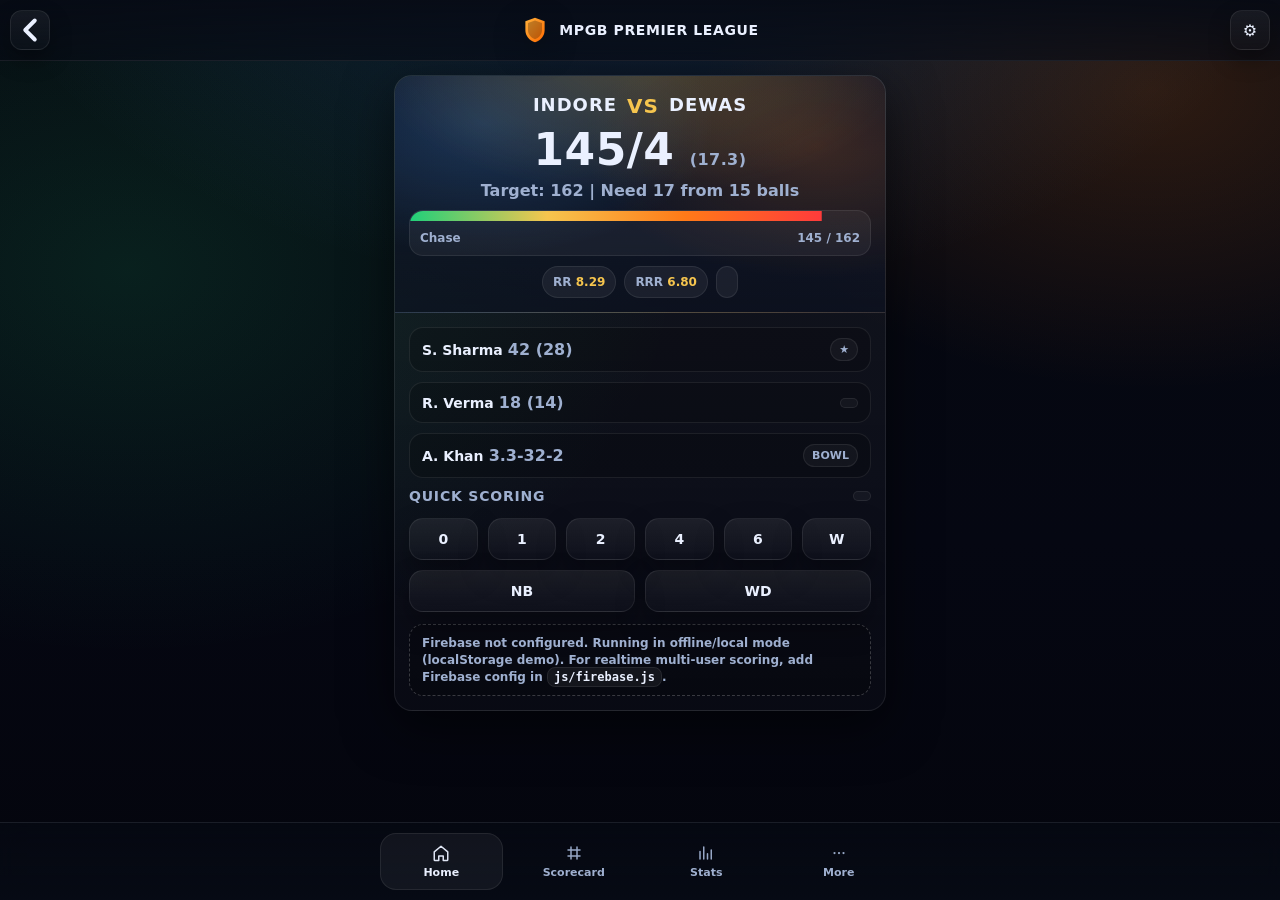
==== index.html @ aeca9f17 "Add files via upload" ====
<!doctype html>
<html lang="en">
<head>
  <meta charset="utf-8"/>
  <meta name="viewport" content="width=device-width, initial-scale=1, viewport-fit=cover"/>
  <meta name="theme-color" content="#0b1020"/>
  <link rel="manifest" href="manifest.json"/>
  <link rel="stylesheet" href="css/theme-dark.css"/>
  <title>MPGB Premier League - Live</title>
</head>
<body data-page="home">
  <div class="topbar">
    <a id="navLeft" href="#" aria-label="Back"></a>
    <div class="brand">
      <img class="logo" src="assets/icons/shield.svg" alt="logo"/>
      <div class="title" id="brandTitle">MPGB PREMIER LEAGUE</div>
    </div>
    <div id="navRight"></div>
  </div>

  <div class="container">
    
  <div class="card">
    <div class="matchHeader">
      <div id="teams"></div>
      <div id="score"></div>

      <div class="progressWrap">
        <div class="progressBar" id="progress"></div>
        <div class="progressText" id="progressText"></div>
      </div>

      <div id="rates"></div>
    </div>

    <div class="cardPad">
      <div id="lines"></div>

      <div class="row" style="margin-top:10px">
        <div class="h2">Quick Scoring</div>
        <div class="badge" id="lastBall"></div>
      </div>

      <div class="gridBtns">
        <div class="btn" id="b0">0</div>
        <div class="btn" id="b1">1</div>
        <div class="btn" id="b2">2</div>
        <div class="btn" id="b4">4</div>
        <div class="btn" id="b6">6</div>
        <div class="btn" id="bw">W</div>
      </div>

      <div class="btnSmallRow">
        <div class="btn btnSub" id="bnb">NB</div>
        <div class="btn btnSub" id="bwd">WD</div>
      </div>

      <div class="notice" id="notice">
        Firebase not configured. Running in offline/local mode (localStorage demo).  
        For realtime multi-user scoring, add Firebase config in <code class="kbd">js/firebase.js</code>.
      </div>
    </div>
  </div>

  </div>

  <div class="footerTabs">
    <div class="tabs" id="tabs"></div>
  </div>

  <script type="module" src="js/app.js"></script>
</body>
</html>
---- css/theme-dark.css ----
/* MPGB Premier League - Dark Premium UI */
:root{
  --bg:#070b15;
  --panel:#0c1326;
  --panel2:#0a1020;
  --text:#eaf0ff;
  --muted:#9fb0d0;
  --line:rgba(255,255,255,.08);
  --gold:#f6c54e;
  --orange:#ff7a18;
  --green:#20d07a;
  --red:#ff3b3b;
  --blue:#4aa3ff;
  --shadow: 0 16px 50px rgba(0,0,0,.55);
  --radius: 18px;
  --radius2: 14px;
  --font: system-ui, -apple-system, Segoe UI, Roboto, Helvetica, Arial, "Noto Sans", "Apple Color Emoji", "Segoe UI Emoji";
}

*{ box-sizing:border-box; }
html,body{ height:100%; }
body{
  margin:0;
  font-family:var(--font);
  background: radial-gradient(1200px 700px at 50% -10%, rgba(74,163,255,.18), transparent 55%),
              radial-gradient(900px 600px at 90% 10%, rgba(255,122,24,.16), transparent 50%),
              radial-gradient(1000px 700px at 10% 30%, rgba(32,208,122,.12), transparent 55%),
              linear-gradient(180deg, #060910, #050712 60%, #04050d);
  color:var(--text);
}

a{ color:inherit; text-decoration:none; }
.container{
  max-width:520px;
  margin:0 auto;
  padding:14px 14px 88px;
}

.topbar{
  display:flex; align-items:center; justify-content:space-between;
  padding:10px 10px;
  position:sticky; top:0;
  backdrop-filter: blur(10px);
  background: linear-gradient(180deg, rgba(7,11,21,.92), rgba(7,11,21,.64));
  border-bottom:1px solid var(--line);
  z-index:10;
}

.brand{ display:flex; gap:10px; align-items:center; }
.brand .logo{
  width:28px;height:28px;
  filter: drop-shadow(0 10px 16px rgba(0,0,0,.4));
}
.brand .title{
  font-weight:800;
  letter-spacing:.6px;
  text-transform:uppercase;
  font-size:14px;
}
.iconbtn{
  width:40px;height:40px;border-radius:12px;
  display:grid; place-items:center;
  border:1px solid var(--line);
  background: linear-gradient(180deg, rgba(255,255,255,.06), rgba(255,255,255,.02));
  box-shadow: 0 10px 22px rgba(0,0,0,.3);
}

.card{
  background: linear-gradient(180deg, rgba(255,255,255,.06), rgba(255,255,255,.02));
  border:1px solid var(--line);
  border-radius:var(--radius);
  box-shadow: var(--shadow);
  overflow:hidden;
}
.cardPad{ padding:14px; }

.h1{ font-size:18px; font-weight:900; letter-spacing:.3px; }
.h2{ font-size:14px; font-weight:800; color:var(--muted); text-transform:uppercase; letter-spacing:.8px; }

.row{ display:flex; gap:12px; align-items:center; justify-content:space-between; }
.muted{ color:var(--muted); }
.sep{ height:1px; background:var(--line); margin:12px 0; }

.matchHeader{
  padding:16px 14px 14px;
  background:
    radial-gradient(500px 260px at 50% -10%, rgba(246,197,78,.26), transparent 55%),
    radial-gradient(420px 240px at 18% 20%, rgba(74,163,255,.22), transparent 55%),
    radial-gradient(420px 240px at 86% 30%, rgba(255,122,24,.18), transparent 55%),
    linear-gradient(180deg, rgba(12,19,38,.9), rgba(10,16,32,.6));
  border-bottom:1px solid var(--line);
}

.vs{
  display:flex; align-items:baseline; justify-content:center; gap:10px;
  font-weight:900; letter-spacing:1px;
  text-transform:uppercase;
}
.vs .team{ font-size:18px; }
.vs .mid{ font-size:20px; color:var(--gold); transform:translateY(2px); }
.scoreBig{
  text-align:center;
  font-size:44px;
  font-weight:900;
  letter-spacing:.4px;
  margin-top:8px;
}
.scoreBig small{ font-size:16px; color:var(--muted); font-weight:800; }
.subline{
  text-align:center;
  margin-top:6px;
  color:var(--muted);
  font-weight:700;
}

.progressWrap{
  margin-top:10px;
  background: rgba(255,255,255,.05);
  border:1px solid var(--line);
  border-radius:14px;
  overflow:hidden;
}
.progressBar{ height:10px; width:100%;
  background: linear-gradient(90deg, var(--green), var(--gold), var(--orange), var(--red));
  transform-origin:left;
}
.progressText{ display:flex; justify-content:space-between; font-size:12px; padding:10px 10px; color:var(--muted); font-weight:700; }

.pill{
  padding:8px 10px;
  border-radius:999px;
  background: rgba(255,255,255,.06);
  border:1px solid var(--line);
  font-weight:800;
  font-size:12px;
  color:var(--muted);
}
.pills{ display:flex; gap:8px; justify-content:center; flex-wrap:wrap; margin-top:10px; }

.playerLine{
  display:flex; align-items:center; justify-content:space-between;
  padding:10px 12px;
  background: rgba(0,0,0,.18);
  border:1px solid var(--line);
  border-radius:var(--radius2);
}
.playerLine strong{ font-size:14px; }
.playerLine span{ color:var(--muted); font-weight:700; }

.gridBtns{
  display:grid;
  grid-template-columns: repeat(6, 1fr);
  gap:10px;
  margin-top:14px;
}
.btn{
  user-select:none;
  text-align:center;
  padding:12px 0;
  border-radius:14px;
  border:1px solid var(--line);
  background: linear-gradient(180deg, rgba(255,255,255,.07), rgba(255,255,255,.02));
  font-weight:900;
  font-size:14px;
  box-shadow: 0 14px 30px rgba(0,0,0,.32);
}
.btn:active{ transform:translateY(1px); }

.btnSmallRow{ display:grid; grid-template-columns: 1fr 1fr; gap:10px; margin-top:10px; }
.btnSub{ padding:12px 0; }

.footerTabs{
  position:fixed; left:0; right:0; bottom:0;
  background: linear-gradient(180deg, rgba(7,11,21,.55), rgba(7,11,21,.92));
  border-top:1px solid var(--line);
  backdrop-filter: blur(10px);
  padding:10px 14px;
  z-index:20;
}
.tabs{
  max-width:520px;
  margin:0 auto;
  display:grid;
  grid-template-columns: repeat(4, 1fr);
  gap:10px;
}
.tab{
  display:flex; flex-direction:column; gap:4px;
  align-items:center; justify-content:center;
  padding:10px 0;
  border-radius:16px;
  border:1px solid transparent;
  color:var(--muted);
  font-weight:800;
  font-size:11px;
}
.tab.active{
  color:var(--text);
  border-color: var(--line);
  background: rgba(255,255,255,.05);
}
.tab svg{ width:18px;height:18px; opacity:.95; }

.table{
  width:100%;
  border-collapse:collapse;
  overflow:hidden;
}
.table th, .table td{
  padding:10px 10px;
  border-bottom:1px solid var(--line);
  font-size:13px;
}
.table th{
  text-align:left;
  color:var(--muted);
  font-weight:900;
  text-transform:uppercase;
  letter-spacing:.7px;
  font-size:11px;
}
.table td{ font-weight:750; }
.right{ text-align:right; }
.badge{
  padding:4px 8px;
  border-radius:999px;
  border:1px solid var(--line);
  background: rgba(255,255,255,.04);
  font-size:11px;
  color:var(--muted);
  font-weight:900;
}
.kpiRow{ display:grid; grid-template-columns: repeat(4, 1fr); gap:10px; }
.kpi{
  padding:12px 10px;
  border-radius:16px;
  border:1px solid var(--line);
  background: rgba(255,255,255,.04);
  text-align:center;
}
.kpi img{ width:26px;height:26px; }
.kpi .k{ margin-top:6px; font-size:11px; color:var(--muted); font-weight:900; text-transform:uppercase; letter-spacing:.7px; }
.kpi .v{ margin-top:4px; font-size:13px; font-weight:900; }

.listItem{
  display:flex; gap:12px; align-items:center;
  padding:12px;
  border:1px solid var(--line);
  background: rgba(0,0,0,.16);
  border-radius:16px;
}
.avatar{
  width:44px;height:44px;border-radius:999px;
  background: radial-gradient(circle at 30% 20%, rgba(255,255,255,.18), rgba(255,255,255,.02)),
              linear-gradient(180deg, rgba(246,197,78,.26), rgba(255,122,24,.06));
  border:1px solid var(--line);
  display:grid; place-items:center;
  font-weight:900;
}
.listItem .meta{ flex:1; }
.listItem .meta .name{ font-weight:900; }
.listItem .meta .sub{ color:var(--muted); font-weight:800; margin-top:2px; font-size:12px; }
.bar{
  height:8px; border-radius:999px;
  border:1px solid var(--line);
  background: rgba(255,255,255,.04);
  overflow:hidden;
  margin-top:8px;
}
.bar > i{
  display:block; height:100%;
  width:40%;
  background: linear-gradient(90deg, var(--gold), var(--orange));
}

.notice{
  margin:12px 0 0;
  padding:10px 12px;
  border-radius:14px;
  border:1px dashed rgba(255,255,255,.2);
  color: var(--muted);
  background: rgba(0,0,0,.18);
  font-size:12px;
  line-height:1.4;
  font-weight:700;
}

code.kbd{
  padding:2px 6px;
  border-radius:8px;
  border:1px solid var(--line);
  background: rgba(255,255,255,.05);
  font-weight:900;
  color:var(--text);
}
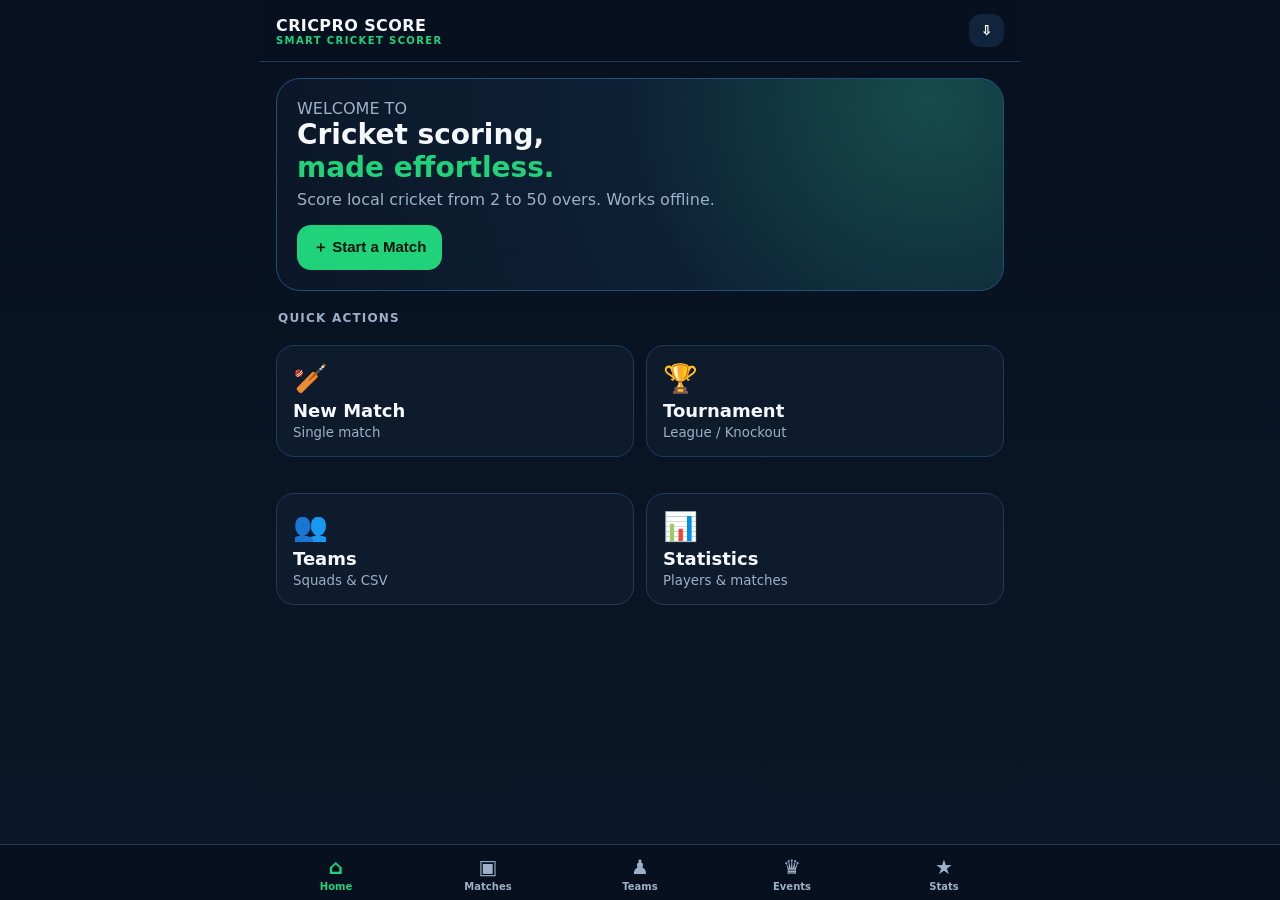
==== commit 452954c1: "Switch home to CricPro Score v2" ====
--- a/index.html
+++ b/index.html
@@ -1,73 +1,12 @@
 <!doctype html>
 <html lang="en">
 <head>
-  <meta charset="utf-8"/>
-  <meta name="viewport" content="width=device-width, initial-scale=1, viewport-fit=cover"/>
-  <meta name="theme-color" content="#0b1020"/>
-  <link rel="manifest" href="manifest.json"/>
-  <link rel="stylesheet" href="css/theme-dark.css"/>
-  <title>MPGB Premier League - Live</title>
+<meta charset="utf-8">
+<meta name="viewport" content="width=device-width,initial-scale=1,viewport-fit=cover,user-scalable=no">
+<meta name="theme-color" content="#07111f">
+<meta name="mobile-web-app-capable" content="yes">
+<title>CricPro Score</title>
+<link rel="stylesheet" href="css/cricpro-v2.css">
 </head>
-<body data-page="home">
-  <div class="topbar">
-    <a id="navLeft" href="#" aria-label="Back"></a>
-    <div class="brand">
-      <img class="logo" src="assets/icons/shield.svg" alt="logo"/>
-      <div class="title" id="brandTitle">MPGB PREMIER LEAGUE</div>
-    </div>
-    <div id="navRight"></div>
-  </div>
-
-  <div class="container">
-    
-  <div class="card">
-    <div class="matchHeader">
-      <div id="teams"></div>
-      <div id="score"></div>
-
-      <div class="progressWrap">
-        <div class="progressBar" id="progress"></div>
-        <div class="progressText" id="progressText"></div>
-      </div>
-
-      <div id="rates"></div>
-    </div>
-
-    <div class="cardPad">
-      <div id="lines"></div>
-
-      <div class="row" style="margin-top:10px">
-        <div class="h2">Quick Scoring</div>
-        <div class="badge" id="lastBall"></div>
-      </div>
-
-      <div class="gridBtns">
-        <div class="btn" id="b0">0</div>
-        <div class="btn" id="b1">1</div>
-        <div class="btn" id="b2">2</div>
-        <div class="btn" id="b4">4</div>
-        <div class="btn" id="b6">6</div>
-        <div class="btn" id="bw">W</div>
-      </div>
-
-      <div class="btnSmallRow">
-        <div class="btn btnSub" id="bnb">NB</div>
-        <div class="btn btnSub" id="bwd">WD</div>
-      </div>
-
-      <div class="notice" id="notice">
-        Firebase not configured. Running in offline/local mode (localStorage demo).  
-        For realtime multi-user scoring, add Firebase config in <code class="kbd">js/firebase.js</code>.
-      </div>
-    </div>
-  </div>
-
-  </div>
-
-  <div class="footerTabs">
-    <div class="tabs" id="tabs"></div>
-  </div>
-
-  <script type="module" src="js/app.js"></script>
-</body>
-</html>
+<body><div id="app" class="app"></div><script src="js/cricpro-v2.js"></script></body>
+</html>
--- a/css/cricpro-v2.css
+++ b/css/cricpro-v2.css
@@ -0,0 +1 @@
+:root{--bg:#07111f;--panel:#0d1b2d;--panel2:#12243b;--line:#203b5c;--text:#f6f8fc;--muted:#9db0c8;--accent:#20d37a;--gold:#ffc94a;--danger:#ff5d6c;--blue:#4da3ff;--radius:18px}*{box-sizing:border-box}body{margin:0;background:linear-gradient(180deg,#07111f,#0b1728);color:var(--text);font-family:system-ui,-apple-system,Segoe UI,Roboto,sans-serif;min-height:100vh}.app{max-width:760px;margin:auto;padding-bottom:86px}.top{position:sticky;top:0;z-index:20;background:rgba(7,17,31,.96);backdrop-filter:blur(10px);padding:14px 16px;border-bottom:1px solid var(--line);display:flex;align-items:center;justify-content:space-between}.brand{font-weight:900;letter-spacing:.4px}.brand small{display:block;color:var(--accent);font-size:10px;letter-spacing:1.4px}.icon{border:0;background:var(--panel2);color:#fff;border-radius:12px;padding:9px 12px;font-weight:800}.view{padding:16px}.hero{padding:20px;border:1px solid #245078;border-radius:24px;background:radial-gradient(circle at 90% 10%,#164c4b,#0d2035 45%,#0b1728)}h1,h2,h3,p{margin-top:0}.hero h1{font-size:28px;margin-bottom:6px}.muted{color:var(--muted)}.grid{display:grid;grid-template-columns:repeat(2,1fr);gap:12px}.card{background:var(--panel);border:1px solid var(--line);border-radius:var(--radius);padding:16px;margin:12px 0}.action{min-height:112px;display:flex;flex-direction:column;justify-content:space-between;cursor:pointer}.action b{font-size:18px}.action span{font-size:28px}.btn{border:0;border-radius:14px;padding:13px 16px;font-size:15px;font-weight:850;background:var(--accent);color:#03140b;cursor:pointer}.btn.secondary{background:var(--panel2);color:#fff;border:1px solid var(--line)}.btn.danger{background:var(--danger);color:#fff}.btn.gold{background:var(--gold);color:#241800}.btn.block{width:100%}.row{display:flex;gap:10px;align-items:center}.between{justify-content:space-between}.wrap{flex-wrap:wrap}.field{margin:11px 0}.field label{display:block;color:var(--muted);font-size:12px;font-weight:800;margin-bottom:6px}.field input,.field select,.field textarea{width:100%;padding:13px;border-radius:12px;border:1px solid var(--line);background:#081525;color:#fff;font-size:16px;outline:none}.field textarea{min-height:90px}.tabs{position:fixed;bottom:0;left:0;right:0;z-index:30;background:#07111ff5;border-top:1px solid var(--line);display:flex;justify-content:center}.tabs-inner{width:min(760px,100%);display:grid;grid-template-columns:repeat(5,1fr)}.tab{padding:10px 4px 8px;text-align:center;color:var(--muted);font-size:10px;font-weight:800;cursor:pointer}.tab i{display:block;font-style:normal;font-size:20px;margin-bottom:2px}.tab.active{color:var(--accent)}.scoreHero{text-align:center;padding:20px 10px}.score{font-size:48px;font-weight:950;letter-spacing:-2px}.overs{font-size:17px;color:var(--muted)}.rategrid{display:grid;grid-template-columns:repeat(3,1fr);gap:8px;margin-top:14px}.metric{background:#081525;border:1px solid var(--line);border-radius:12px;padding:10px;text-align:center}.metric b{display:block;font-size:17px;color:var(--gold)}.players{display:grid;grid-template-columns:1fr 1fr;gap:8px}.player{background:#081525;border:1px solid var(--line);border-radius:13px;padding:11px}.player.active{border-color:var(--accent)}.player small{display:block;color:var(--muted)}.scoring{display:grid;grid-template-columns:repeat(4,1fr);gap:9px}.scorebtn{min-height:58px;border:1px solid var(--line);background:var(--panel2);color:#fff;border-radius:15px;font-size:20px;font-weight:950}.scorebtn.boundary{background:#153e32;border-color:#1b8055}.scorebtn.wicket{background:#4a1720;border-color:#9b3342}.extras{display:grid;grid-template-columns:repeat(4,1fr);gap:8px}.extras button{font-size:12px;padding:11px 4px}.ballstrip{display:flex;gap:7px;overflow:auto;padding-bottom:4px}.ball{min-width:34px;height:34px;border-radius:50%;display:grid;place-items:center;background:#132942;border:1px solid #2d5278;font-size:11px;font-weight:900}.ball.w{background:#64212d}.ball.x{background:#4d3a12}.list{display:flex;flex-direction:column;gap:9px}.listitem{background:var(--panel);border:1px solid var(--line);border-radius:15px;padding:13px;cursor:pointer}.badge{display:inline-block;padding:4px 8px;border-radius:999px;background:#17304d;color:#cbe2ff;font-size:11px;font-weight:800}.badge.live{background:#123e2d;color:#72f0aa}.badge.done{background:#343a48}.tablewrap{overflow:auto}.table{width:100%;border-collapse:collapse;font-size:13px}.table th,.table td{padding:10px 7px;border-bottom:1px solid var(--line);text-align:left;white-space:nowrap}.table th{color:var(--muted);font-size:11px}.right{text-align:right!important}.empty{text-align:center;padding:35px 15px;color:var(--muted)}.sectiontitle{font-size:12px;text-transform:uppercase;letter-spacing:1.2px;color:var(--muted);font-weight:900;margin:20px 2px 8px}.pillrow{display:flex;gap:8px;overflow:auto}.pill{white-space:nowrap;border:1px solid var(--line);border-radius:999px;padding:8px 11px;color:var(--muted);background:#091729}.pill.active{color:#06170d;background:var(--accent);border-color:var(--accent);font-weight:900}.modalback{position:fixed;inset:0;background:#000b;z-index:50;display:flex;align-items:flex-end;justify-content:center}.modal{width:min(760px,100%);max-height:88vh;overflow:auto;background:#0c192a;border:1px solid var(--line);border-radius:24px 24px 0 0;padding:18px}.toast{position:fixed;z-index:80;left:50%;bottom:92px;transform:translateX(-50%);background:#fff;color:#111;padding:10px 14px;border-radius:12px;font-weight:800;box-shadow:0 8px 30px #0008}.dangerText{color:#ff8c98}.green{color:var(--accent)}.goldText{color:var(--gold)}@media(max-width:420px){.view{padding:12px}.score{font-size:42px}.scoring{gap:7px}.scorebtn{min-height:54px}.grid{gap:9px}.card{padding:13px}}
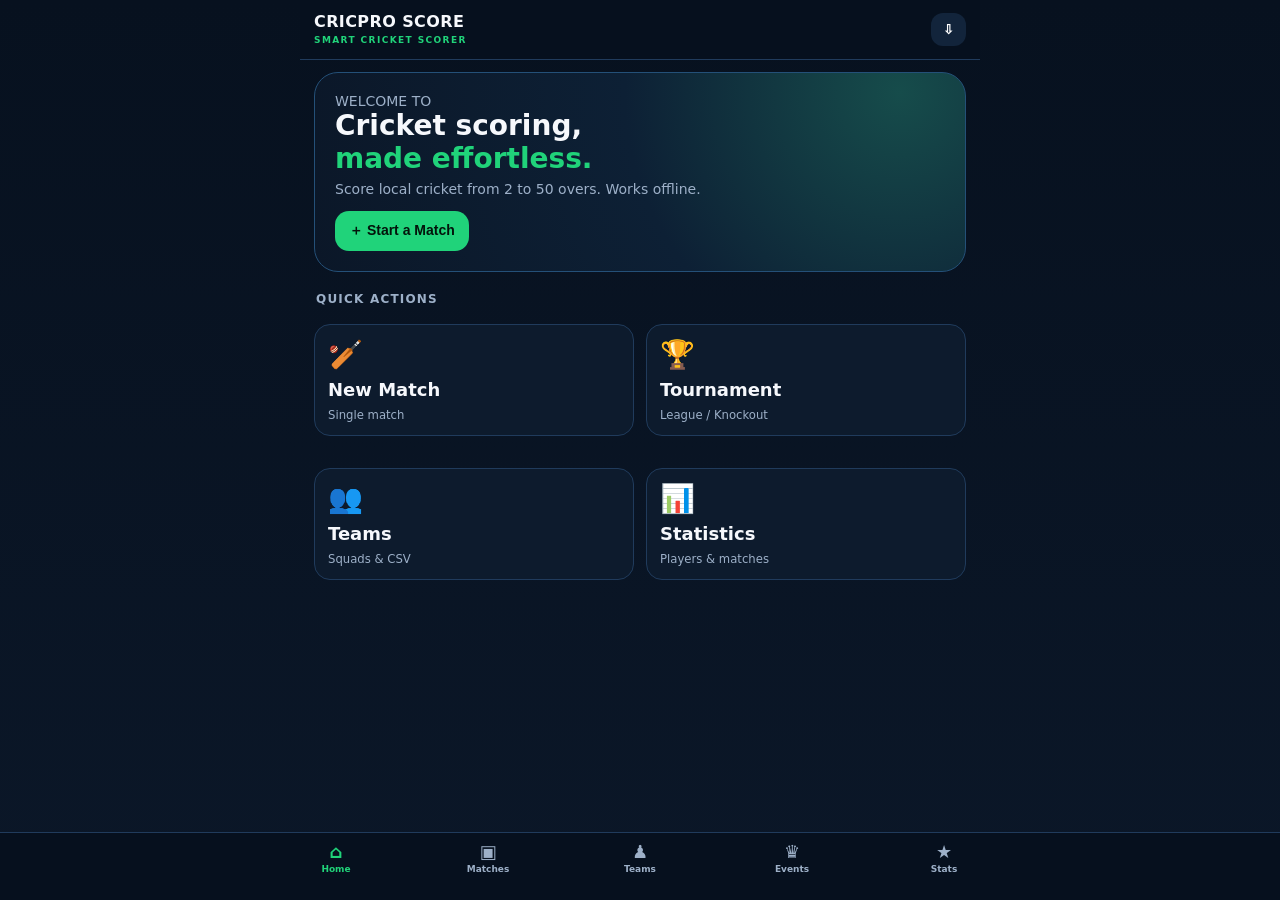
==== commit 2554f454: "Load Android compatibility and responsive fixes" ====
--- a/index.html
+++ b/index.html
@@ -2,11 +2,12 @@
 <html lang="en">
 <head>
 <meta charset="utf-8">
-<meta name="viewport" content="width=device-width,initial-scale=1,viewport-fit=cover,user-scalable=no">
+<meta name="viewport" content="width=device-width,initial-scale=1,maximum-scale=1,viewport-fit=cover,user-scalable=no">
 <meta name="theme-color" content="#07111f">
 <meta name="mobile-web-app-capable" content="yes">
 <title>CricPro Score</title>
 <link rel="stylesheet" href="css/cricpro-v2.css">
+<link rel="stylesheet" href="css/cricpro-mobile-fix.css">
 </head>
-<body><div id="app" class="app"></div><script src="js/cricpro-v2.js"></script></body>
+<body><div id="app" class="app"></div><script src="js/cricpro-v2.js"></script><script src="js/cricpro-mobile-fix.js"></script></body>
 </html>
--- a/css/cricpro-mobile-fix.css
+++ b/css/cricpro-mobile-fix.css
@@ -0,0 +1 @@
+html{-webkit-text-size-adjust:100%;text-size-adjust:100%;font-size:14px}body{overflow-x:hidden}.app{width:100%;max-width:680px;min-height:100dvh}.top{padding:10px 14px;min-height:60px}.brand{font-size:16px;line-height:1.05}.brand small{font-size:9px;margin-top:5px}.view{padding:12px 14px 108px}.view h2{font-size:24px;line-height:1.15;margin-bottom:7px}.view p{font-size:14px}.card{padding:13px;border-radius:16px;margin:10px 0}.row.between>.btn{padding:11px 14px}.field input,.field select,.field textarea{font-size:16px;padding:11px}.btn{padding:11px 14px;font-size:14px}.modal{padding:15px 14px max(20px,env(safe-area-inset-bottom));max-height:84dvh}.modal h2{font-size:22px}.tabs{padding-bottom:max(8px,env(safe-area-inset-bottom));min-height:68px}.tab{padding:8px 2px 5px;font-size:9px}.tab i{font-size:18px}.empty{padding:28px 10px}.score{font-size:40px}.scoreHero{padding:14px 8px}.scorebtn{min-height:50px;font-size:18px}.metric{padding:8px 5px}.metric b{font-size:15px}@media(max-width:420px){.top{padding:9px 12px}.view{padding:11px 12px 105px}.view h2{font-size:22px}.card{padding:12px}.grid{gap:8px}.action{min-height:96px}.action b{font-size:16px}.action span{font-size:24px}.players{grid-template-columns:1fr}.extras{gap:6px}.score{font-size:38px}}
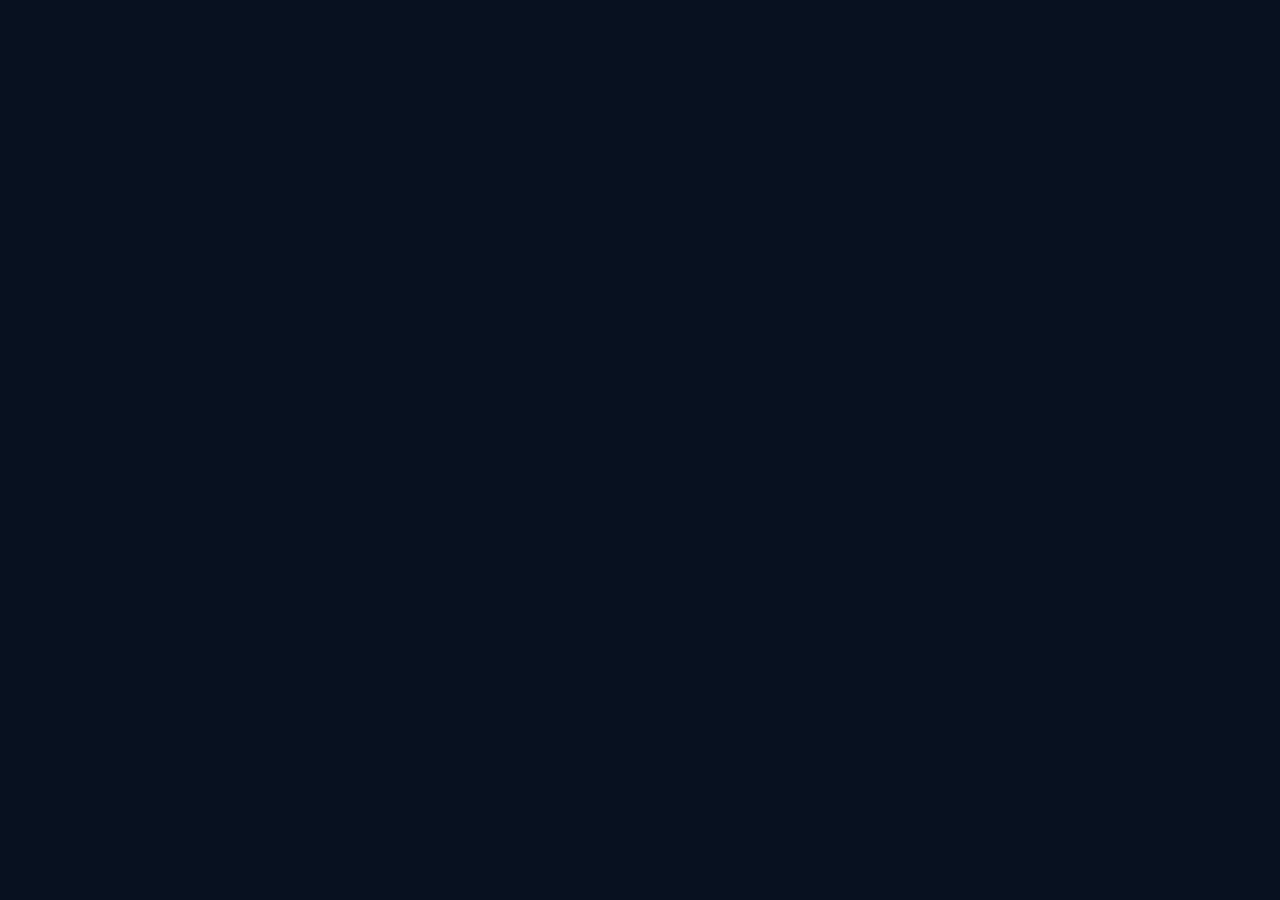
==== commit 19312d24: "Switch app shell to QA-hardened v3 scorer" ====
--- a/index.html
+++ b/index.html
@@ -2,12 +2,11 @@
 <html lang="en">
 <head>
 <meta charset="utf-8">
-<meta name="viewport" content="width=device-width,initial-scale=1,maximum-scale=1,viewport-fit=cover,user-scalable=no">
+<meta name="viewport" content="width=device-width,initial-scale=1,viewport-fit=cover">
 <meta name="theme-color" content="#07111f">
 <meta name="mobile-web-app-capable" content="yes">
 <title>CricPro Score</title>
-<link rel="stylesheet" href="css/cricpro-v2.css">
-<link rel="stylesheet" href="css/cricpro-mobile-fix.css">
+<link rel="stylesheet" href="css/cricpro-v3.css">
 </head>
-<body><div id="app" class="app"></div><script src="js/cricpro-v2.js"></script><script src="js/cricpro-mobile-fix.js"></script></body>
+<body><div id="app"></div><script src="js/cricpro-v3.js"></script></body>
 </html>
--- a/css/cricpro-v3.css
+++ b/css/cricpro-v3.css
@@ -0,0 +1 @@
+*{box-sizing:border-box}html{font-size:15px;-webkit-text-size-adjust:100%}body{margin:0;background:#07111f;color:#f5f7fb;font-family:system-ui,-apple-system,Segoe UI,Roboto,sans-serif;overflow-x:hidden}button,input,select,textarea{font:inherit}.app{max-width:680px;margin:auto;min-height:100dvh;padding-bottom:82px}.top{position:sticky;top:0;z-index:10;background:#07111ff5;border-bottom:1px solid #1c3654;padding:10px 14px;display:flex;align-items:center;justify-content:space-between;min-height:60px}.brand{font-weight:900;letter-spacing:.3px}.brand small{display:block;color:#20d37a;font-size:9px;letter-spacing:1.2px;margin-top:4px}.view{padding:14px}.hero,.card,.listitem{background:#0d1b2d;border:1px solid #203b5c;border-radius:16px}.hero{padding:18px;background:radial-gradient(circle at 90% 5%,#164c4b,#0d2035 50%,#0b1728)}h1,h2,h3,p{margin-top:0}h1{font-size:27px}h2{font-size:23px;margin-bottom:6px}.muted{color:#9db0c8}.green{color:#20d37a}.gold{color:#ffc94a}.card{padding:13px;margin:10px 0}.grid{display:grid;grid-template-columns:1fr 1fr;gap:9px}.action{min-height:98px;display:flex;flex-direction:column;justify-content:space-between}.action span{font-size:25px}.btn{border:0;border-radius:13px;padding:11px 14px;background:#20d37a;color:#04170d;font-weight:850}.btn.secondary{background:#12243b;color:#fff;border:1px solid #203b5c}.btn.danger{background:#ff5d6c;color:#fff}.btn.gold{background:#ffc94a;color:#271900}.btn.block{width:100%}.icon{border:0;border-radius:11px;background:#12243b;color:#fff;padding:8px 11px;font-weight:800}.row{display:flex;align-items:center;gap:9px}.between{justify-content:space-between}.wrap{flex-wrap:wrap}.field{margin:10px 0}.field label{display:block;font-size:11px;color:#9db0c8;font-weight:800;margin-bottom:5px}.field input,.field select,.field textarea{width:100%;background:#081525;color:#fff;border:1px solid #203b5c;border-radius:11px;padding:11px;outline:none}.field textarea{min-height:104px;resize:vertical}.list{display:flex;flex-direction:column;gap:8px}.listitem{padding:12px}.badge{display:inline-block;background:#17304d;border-radius:999px;padding:4px 8px;font-size:10px;font-weight:800}.badge.live{background:#123e2d;color:#72f0aa}.badge.done{background:#333b49}.section{font-size:11px;text-transform:uppercase;letter-spacing:1.1px;color:#9db0c8;font-weight:900;margin:18px 2px 8px}.tabs{position:fixed;left:0;right:0;bottom:0;background:#07111ff7;border-top:1px solid #1c3654;z-index:20;padding-bottom:max(6px,env(safe-area-inset-bottom))}.tabsin{max-width:680px;margin:auto;display:grid;grid-template-columns:repeat(5,1fr)}.tab{text-align:center;color:#8195ad;font-size:9px;padding:8px 2px}.tab b{display:block;font-size:17px;margin-bottom:2px}.tab.active{color:#20d37a}.modalback{position:fixed;inset:0;background:#000c;z-index:50;display:flex;align-items:flex-end;justify-content:center}.modal{width:min(680px,100%);max-height:86dvh;overflow:auto;background:#0c192a;border:1px solid #203b5c;border-radius:22px 22px 0 0;padding:15px 14px max(20px,env(safe-area-inset-bottom))}.scorebox{text-align:center;padding:15px 8px}.score{font-size:42px;font-weight:950;letter-spacing:-1.5px}.metrics{display:grid;grid-template-columns:repeat(3,1fr);gap:7px;margin-top:10px}.metric{background:#081525;border:1px solid #203b5c;border-radius:11px;padding:8px 4px;text-align:center;font-size:11px;color:#9db0c8}.metric b{display:block;color:#ffc94a;font-size:15px}.players{display:grid;grid-template-columns:1fr 1fr;gap:8px}.player{background:#081525;border:1px solid #203b5c;border-radius:12px;padding:10px}.player.active{border-color:#20d37a}.player small{display:block;color:#9db0c8}.scoring{display:grid;grid-template-columns:repeat(4,1fr);gap:7px}.scorebtn{min-height:50px;border-radius:13px;border:1px solid #203b5c;background:#12243b;color:#fff;font-size:18px;font-weight:900}.scorebtn.bound{background:#153e32}.scorebtn.wicket{background:#4a1720}.balls{display:flex;gap:6px;overflow:auto}.ball{min-width:32px;height:32px;border-radius:50%;display:grid;place-items:center;background:#132942;border:1px solid #2d5278;font-size:10px;font-weight:900}.tablewrap{overflow:auto}.table{width:100%;border-collapse:collapse;font-size:12px}.table th,.table td{padding:8px 6px;border-bottom:1px solid #203b5c;text-align:left;white-space:nowrap}.right{text-align:right!important}.empty{text-align:center;color:#9db0c8;padding:30px 10px}.toast{position:fixed;left:50%;bottom:88px;transform:translateX(-50%);z-index:90;background:#fff;color:#111;padding:9px 13px;border-radius:11px;font-weight:800;box-shadow:0 8px 30px #0008;max-width:90%;text-align:center}.hidden{display:none!important}@media(max-width:420px){.view{padding:11px 12px}.top{padding:9px 12px}h1{font-size:25px}h2{font-size:21px}.score{font-size:38px}.players{grid-template-columns:1fr}.card{padding:12px}.modal{padding-left:12px;padding-right:12px}}
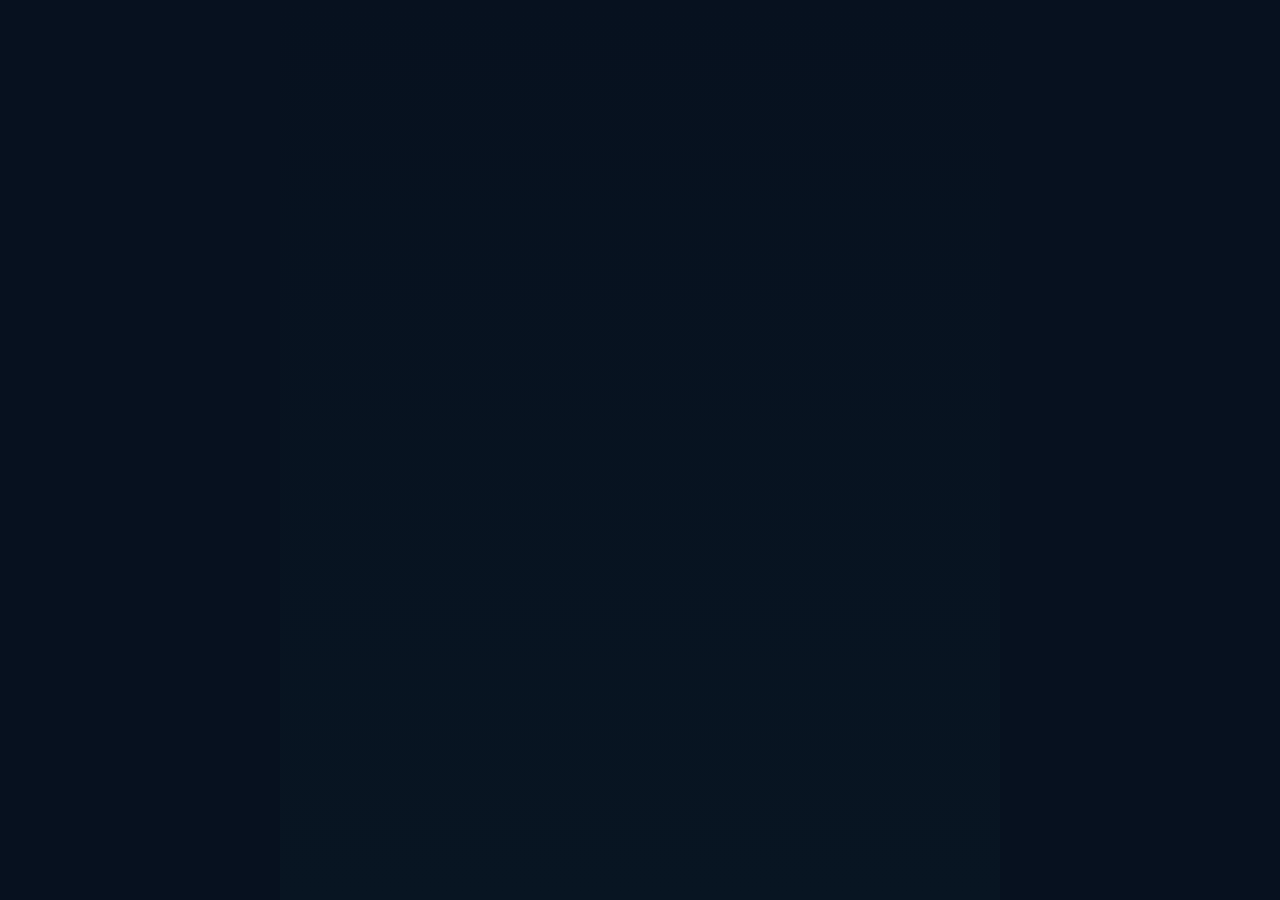
==== commit 3f959682: "Switch app shell to rules-aware v4 scorer" ====
--- a/index.html
+++ b/index.html
@@ -2,11 +2,14 @@
 <html lang="en">
 <head>
 <meta charset="utf-8">
-<meta name="viewport" content="width=device-width,initial-scale=1,viewport-fit=cover">
+<meta name="viewport" content="width=device-width,initial-scale=1,maximum-scale=1,viewport-fit=cover,user-scalable=no">
 <meta name="theme-color" content="#07111f">
 <meta name="mobile-web-app-capable" content="yes">
 <title>CricPro Score</title>
-<link rel="stylesheet" href="css/cricpro-v3.css">
+<link rel="stylesheet" href="css/cricpro-v4.css">
 </head>
-<body><div id="app"></div><script src="js/cricpro-v3.js"></script></body>
+<body><div id="app" class="app"></div>
+<script src="js/cricket-rules.js"></script>
+<script src="js/cricpro-v4.js"></script>
+</body>
 </html>
--- a/css/cricpro-v4.css
+++ b/css/cricpro-v4.css
@@ -0,0 +1 @@
+*{box-sizing:border-box}html{font-size:15px;-webkit-text-size-adjust:100%;background:#07111f}body{margin:0;font-family:Inter,system-ui,-apple-system,BlinkMacSystemFont,"Segoe UI",sans-serif;background:#07111f;color:#f5f7fb;min-height:100vh}.app{max-width:720px;margin:0 auto;min-height:100dvh;background:linear-gradient(180deg,#07111f 0%,#081522 100%)}button,input,select,textarea{font:inherit}.top{position:sticky;top:0;z-index:20;display:flex;justify-content:space-between;align-items:center;min-height:66px;padding:12px 16px;background:rgba(7,17,31,.96);border-bottom:1px solid #1a2b3f;backdrop-filter:blur(10px)}.brand{font-weight:900;letter-spacing:.08em;font-size:16px}.tagline{font-size:9px;letter-spacing:.18em;color:#7de2b5;margin-top:2px}.view{padding:16px 14px 104px}.tabs{position:fixed;z-index:30;left:0;right:0;bottom:0;background:rgba(7,17,31,.97);border-top:1px solid #1c3147;padding-bottom:max(8px,env(safe-area-inset-bottom))}.tabsin{max-width:720px;margin:auto;display:grid;grid-template-columns:repeat(5,1fr)}.tab{border:0;background:transparent;color:#8090a5;min-height:62px;display:flex;flex-direction:column;align-items:center;justify-content:center;gap:2px;font-size:11px}.tab b{font-size:20px;line-height:1}.tab.active{color:#42d392}.hero{padding:22px 4px 20px}.hero .eyebrow{font-size:10px;letter-spacing:.2em;color:#68dba4;font-weight:800}.hero h1{font-size:38px;line-height:1.02;margin:12px 0 10px;letter-spacing:-.04em}.hero h1 span{color:#45d899}.hero p{color:#9aacbd;max-width:560px;line-height:1.55;margin-bottom:18px}.quickgrid,.statgrid{display:grid;grid-template-columns:1fr 1fr;gap:10px}.card{background:#0e1c2b;border:1px solid #1b3045;border-radius:16px;padding:14px;box-shadow:0 8px 24px rgba(0,0,0,.12)}.action{color:#fff;text-align:left;min-height:104px;display:flex;flex-direction:column;justify-content:center;gap:4px}.action span{font-size:23px}.action b{font-size:15px}.action small,.muted{color:#8da1b5}.sectiontitle{font-size:12px;font-weight:800;text-transform:uppercase;letter-spacing:.12em;color:#9eb1c5;margin:22px 2px 10px}.btn{border:0;border-radius:12px;padding:12px 15px;font-weight:800;cursor:pointer}.btn.primary{background:#3fd18d;color:#062116}.btn.secondary{background:#13273a;color:#dce6ef;border:1px solid #27435e}.btn.danger{background:#7f2130;color:#fff}.btn.small{padding:9px 12px}.btn.tiny{padding:7px 10px;font-size:12px}.btn.block{width:100%;margin-top:8px}.iconbtn{border:1px solid #28415b;background:#102236;color:#dce8f2;border-radius:10px;min-width:38px;height:38px;padding:0 10px}.pagehead,.row{display:flex;align-items:center;gap:10px}.pagehead{justify-content:space-between;margin-bottom:14px}.pagehead h2,.matchtitle h2{margin:0;font-size:24px}.pagehead p,.matchtitle p,.modalhead p{margin:4px 0 0;color:#8ea2b6;font-size:13px}.between{justify-content:space-between}.list{display:flex;flex-direction:column;gap:9px;margin-top:12px}.listitem{display:block;width:100%;text-align:left;color:#eef4f8;background:#0e1c2b;border:1px solid #1b3045;border-radius:14px;padding:13px}.listitem small{display:block;color:#89a0b5;margin-top:4px}.badge{display:inline-flex;border-radius:999px;padding:4px 8px;background:#1a3043;color:#a9bfd2;font-size:10px;text-transform:uppercase;font-weight:800}.badge.live{background:#173e2d;color:#73e7aa}.badge.done{background:#293344;color:#c9d4df}.badge.setup{background:#3e3118;color:#f5cc72}.miniScore{display:block;margin-top:7px;font-size:17px}.resultline{margin-top:7px;color:#71dfa7;font-size:12px}.empty{text-align:center;padding:34px 10px;color:#7f95aa}.field{display:flex;flex-direction:column;gap:7px;margin:12px 0}.field label{font-size:11px;text-transform:uppercase;letter-spacing:.1em;color:#9bb0c3;font-weight:800}.field input,.field select,.field textarea{width:100%;border:1px solid #2a435c;background:#091827;color:#f1f6fb;border-radius:11px;padding:11px 12px;outline:none;font-size:16px}.field textarea{resize:vertical;min-height:120px}.field input:focus,.field select:focus,.field textarea:focus{border-color:#43d391}.field small{color:#7890a7;font-size:11px;line-height:1.4}.twocol{display:grid;grid-template-columns:1fr 1fr;gap:10px}.rulebox{background:#0d2a23;border:1px solid #1c5b48;color:#bfeeda;padding:11px 12px;border-radius:12px;font-size:12px;line-height:1.45}.modalback{position:fixed;inset:0;background:rgba(1,7,13,.74);z-index:100;display:flex;align-items:flex-end;justify-content:center;padding:12px}.modal{width:min(100%,560px);max-height:88dvh;overflow:auto;background:#0a1725;border:1px solid #27405a;border-radius:20px;padding:16px;box-shadow:0 25px 80px rgba(0,0,0,.48);padding-bottom:max(18px,env(safe-area-inset-bottom))}.modal.wide{width:min(100%,680px)}.modalhead{display:flex;justify-content:space-between;align-items:flex-start;gap:10px;margin-bottom:8px}.modalhead h2,.modal h2{margin:0 0 2px;font-size:22px}.xiGrid{display:grid;grid-template-columns:1fr 1fr;gap:12px}.xiGrid h3{margin:8px 0}.checklist{max-height:300px;overflow:auto;border:1px solid #203950;border-radius:12px;padding:6px;background:#081522}.checklist label{display:flex;align-items:center;gap:9px;padding:8px;border-bottom:1px solid #14283b}.checklist label:last-child{border-bottom:0}.checkline{display:flex;align-items:center;gap:8px;color:#9eb2c4;font-size:12px;margin:8px 0}.playerlist{max-height:360px;overflow:auto}.playerrow{display:flex;justify-content:space-between;align-items:center;padding:10px 0;border-bottom:1px solid #183047}.playerrow small{display:block;color:#8096aa}.scoretop{display:flex;align-items:center;justify-content:space-between;margin-bottom:12px}.backbtn{border:0;background:transparent;color:#8fa7bd;padding:7px 0}.matchtitle{margin-bottom:10px}.freehit{border:1px solid #f5b942;background:#3b2d0d;color:#ffd876;border-radius:12px;padding:10px 12px;font-weight:900;text-align:center;margin:9px 0}.freehitmini{color:#ffd36a!important}.warning{border:1px solid #8a5b2b;background:#312111;color:#ffd598;border-radius:12px;padding:10px 12px;margin:9px 0;font-size:12px}.scorecardmain{text-align:center;padding:18px 14px}.bigscore{font-size:54px;font-weight:950;letter-spacing:-.05em;line-height:1}.bigscore span{font-size:30px;color:#9bb0c3}.overtext{color:#91a5b7;margin-top:4px}.metrics{display:grid;grid-template-columns:repeat(3,1fr);gap:8px;margin-top:16px}.metrics div{background:#091724;border-radius:12px;padding:9px}.metrics small{display:block;color:#7e95aa;font-size:9px;letter-spacing:.08em}.metrics b{display:block;font-size:16px;margin-top:2px}.chase{margin-top:12px;color:#b5c4d1}.battergrid{display:grid;grid-template-columns:1fr 1fr;gap:9px;margin-top:10px}.batter{border:1px solid #1d344b;border-radius:13px;padding:12px;background:#0b1a29}.batter.active{border-color:#3bcf8b;background:#0c2a21}.batter b,.batter span{display:block}.batter span{font-size:12px;color:#9bb0c3;margin-top:4px}.bowler{display:flex;justify-content:space-between;align-items:center;margin-top:10px}.bowler small,.bowler b{display:block}.bowler small{color:#8299ae}.overstrip{min-height:45px;display:flex;align-items:center;gap:7px;overflow-x:auto;padding:11px 2px}.ball{min-width:34px;height:34px;border-radius:50%;display:flex;align-items:center;justify-content:center;background:#14283b;border:1px solid #29445e;font-size:11px;font-weight:900;white-space:nowrap;padding:0 8px}.wicketball{background:#5a1f2c;border-color:#b24159}.fhball{box-shadow:0 0 0 2px #d9a92e inset}.scoregrid{display:grid;grid-template-columns:repeat(4,1fr);gap:8px}.scorebtn{height:58px;border:1px solid #28455f;background:#102337;color:#f6f9fc;border-radius:14px;font-size:18px;font-weight:900}.scorebtn.boundary{background:#123824;border-color:#2c8c5d;color:#78e9ad}.scorebtn.wicket{background:#5c1f2e;border-color:#96344b;color:#ffb6c3}.scorebtn.undo{background:#2c2e38}.scorebtn:disabled,.extra:disabled,.btn:disabled{opacity:.35}.extragrid{display:grid;grid-template-columns:repeat(5,1fr);gap:7px}.extra{min-height:55px;background:#0f2133;border:1px solid #27425d;border-radius:12px;color:#f2f6f9;font-weight:900}.extra small{display:block;font-size:8px;color:#879db0;margin-top:3px;font-weight:600}.bottomactions{display:grid;grid-template-columns:1fr 1fr;gap:8px;margin-top:14px}.bowlerChoices{display:flex;flex-direction:column;gap:8px;margin:10px 0}.bowlerchoice{display:flex;gap:10px;align-items:center;border:1px solid #28415b;border-radius:12px;padding:11px;background:#0c1b2a}.bowlerchoice span{display:flex;flex-direction:column}.bowlerchoice small{color:#8298ad;margin-top:3px}.bowlerchoice.disabled{opacity:.38}.center{text-align:center}.bigicon{font-size:42px}.inningssummary{background:#0d1e2d;border:1px solid #203a53;border-radius:12px;padding:10px 12px;margin:8px 0}.resultbig{font-size:20px;color:#6fe0a7;font-weight:900}.completehero{text-align:center;padding:24px 16px}.scoresection{border-bottom:1px solid #20364c;padding-bottom:15px;margin-bottom:18px}.tablewrap{overflow:auto}.tablewrap table{width:100%;border-collapse:collapse;font-size:12px;min-width:520px}.tablewrap th,.tablewrap td{padding:8px;border-bottom:1px solid #1a2e42;text-align:left}.tablewrap th{color:#8ca2b6;font-size:10px;text-transform:uppercase}.extrasline{font-size:12px;color:#9eb0c1}.resultbox{font-size:18px;text-align:center;color:#6fe0a7;font-weight:900}.menubtn{display:block;width:100%;text-align:left;background:#0e2132;color:#eef4f9;border:1px solid #26425d;border-radius:12px;padding:12px;margin:8px 0}.dangertext{color:#ff9cac;border-color:#633342}.tinytext{font-size:10px;line-height:1.45}.statgrid .card{display:flex;flex-direction:column}.statgrid strong{font-size:28px;margin-top:3px}.statgrid small{color:#8da2b6}.code,code{background:#07121d;border:1px solid #1d354a;border-radius:5px;padding:2px 5px;color:#8fe5b6}@media(max-width:480px){html{font-size:14px}.view{padding:13px 12px 98px}.top{min-height:60px;padding:10px 13px}.hero{padding-top:16px}.hero h1{font-size:32px}.pagehead h2,.matchtitle h2{font-size:21px}.quickgrid{gap:8px}.card{padding:12px;border-radius:14px}.action{min-height:92px}.twocol,.xiGrid{grid-template-columns:1fr}.xiGrid .checklist{max-height:220px}.modalback{padding:7px}.modal{border-radius:18px 18px 10px 10px;padding:14px;max-height:90dvh}.bigscore{font-size:48px}.bigscore span{font-size:26px}.battergrid{grid-template-columns:1fr 1fr}.scorebtn{height:54px}.extragrid{gap:5px}.extra{font-size:12px}.bowler{font-size:12px}.tabsin .tab{min-height:58px}.tab b{font-size:18px}.tab span{font-size:10px}}@media(max-width:360px){.hero h1{font-size:29px}.scoregrid{gap:6px}.scorebtn{height:50px}.extragrid{grid-template-columns:repeat(5,1fr)}.extra{padding:5px 2px}.metrics{gap:5px}.metrics div{padding:7px 4px}}
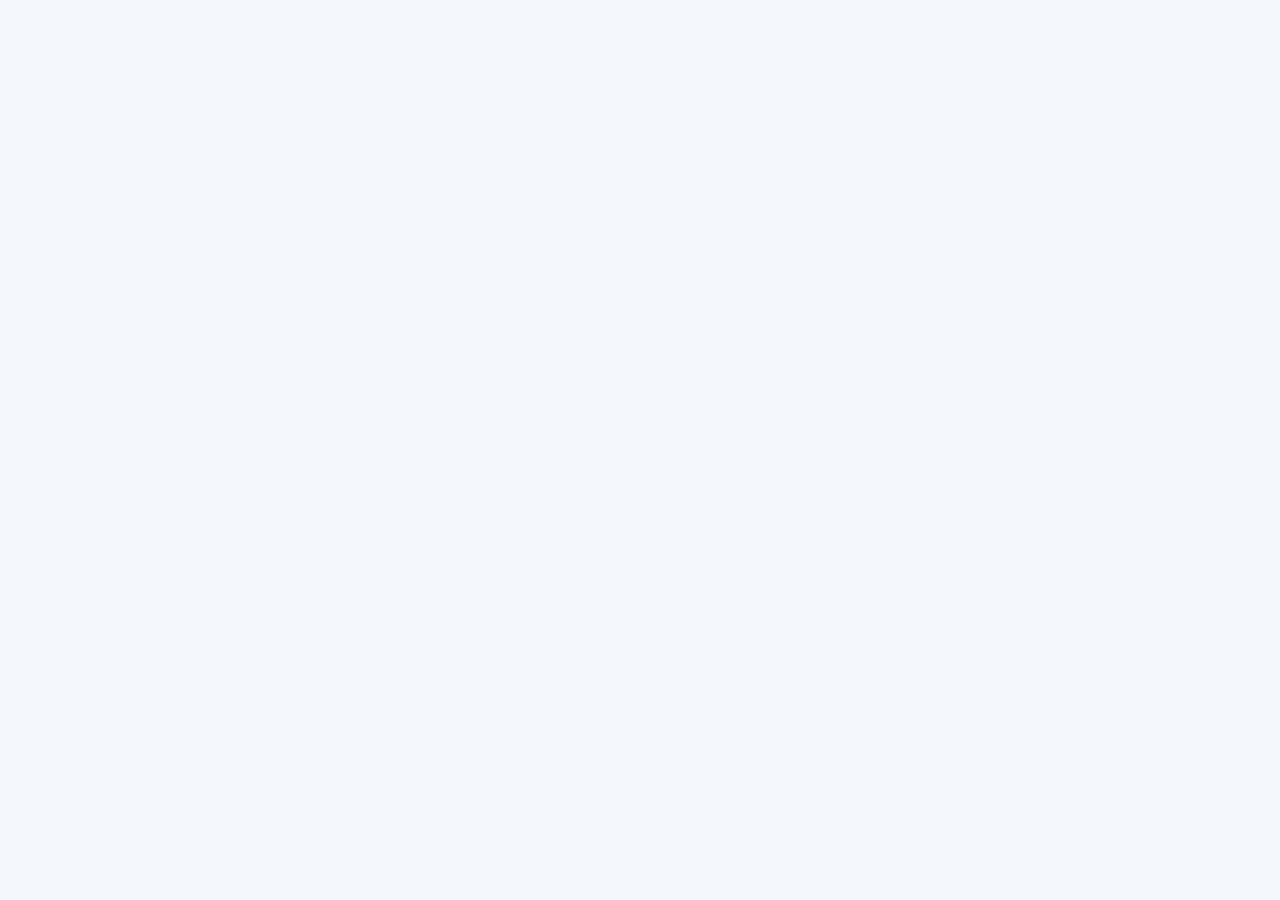
==== commit e84d9be6: "Enable professional v5 UI and analytics" ====
--- a/index.html
+++ b/index.html
@@ -3,13 +3,15 @@
 <head>
 <meta charset="utf-8">
 <meta name="viewport" content="width=device-width,initial-scale=1,maximum-scale=1,viewport-fit=cover,user-scalable=no">
-<meta name="theme-color" content="#07111f">
+<meta name="theme-color" content="#ffffff">
 <meta name="mobile-web-app-capable" content="yes">
 <title>CricPro Score</title>
 <link rel="stylesheet" href="css/cricpro-v4.css">
+<link rel="stylesheet" href="css/cricpro-v5-pro.css">
 </head>
 <body><div id="app" class="app"></div>
 <script src="js/cricket-rules.js"></script>
 <script src="js/cricpro-v4.js"></script>
+<script src="js/cricpro-v5-pro.js"></script>
 </body>
 </html>
--- a/css/cricpro-v5-pro.css
+++ b/css/cricpro-v5-pro.css
@@ -0,0 +1,9 @@
+/* CricPro v5 professional visual layer — original light/mobile design */
+:root{--cp-bg:#f4f7fb;--cp-surface:#ffffff;--cp-ink:#142033;--cp-muted:#68758a;--cp-line:#dce4ee;--cp-navy:#173b63;--cp-blue:#2563eb;--cp-green:#07875d;--cp-green2:#16a66b;--cp-red:#d83b4d;--cp-amber:#d58a00;--cp-purple:#7047c7;--cp-cyan:#0e8ca5}
+html{background:var(--cp-bg)!important}body{background:var(--cp-bg)!important;color:var(--cp-ink)!important}.app{background:var(--cp-bg)!important;max-width:760px!important}.top{min-height:48px!important;padding:6px 12px!important;background:rgba(255,255,255,.97)!important;border-bottom:1px solid var(--cp-line)!important;box-shadow:0 2px 10px rgba(23,59,99,.05)!important}.brand{color:var(--cp-navy)!important;font-size:14px!important}.tagline{color:var(--cp-green)!important;font-size:8px!important}.top .iconbtn{height:34px!important;min-width:34px!important;background:#eef4fb!important;color:var(--cp-navy)!important;border-color:#d2ddea!important}.view{padding:10px 12px 72px!important}.tabs{background:#fff!important;border-top:1px solid var(--cp-line)!important;padding-bottom:max(2px,env(safe-area-inset-bottom))!important;box-shadow:0 -3px 14px rgba(23,59,99,.08)!important}.tab{min-height:48px!important;color:#718096!important;font-size:9px!important}.tab b{font-size:17px!important}.tab.active{color:var(--cp-blue)!important}.hero{padding:14px 4px 12px!important}.hero .eyebrow{color:var(--cp-green)!important}.hero h1{font-size:31px!important;color:var(--cp-navy)!important;margin:8px 0!important}.hero h1 span{color:var(--cp-green)!important}.hero p,.muted,.action small,.pagehead p,.matchtitle p,.modalhead p{color:var(--cp-muted)!important}.sectiontitle{color:#526176!important;margin:16px 2px 8px!important}.card,.listitem{background:#fff!important;border:1px solid var(--cp-line)!important;color:var(--cp-ink)!important;box-shadow:0 5px 16px rgba(23,59,99,.05)!important}.card{border-radius:13px!important}.action{color:var(--cp-ink)!important;min-height:82px!important}.action span{font-size:20px!important}.listitem small{color:var(--cp-muted)!important}.btn.primary{background:linear-gradient(135deg,var(--cp-blue),#1548bb)!important;color:#fff!important}.btn.secondary{background:#edf4fb!important;color:var(--cp-navy)!important;border-color:#cbdbea!important}.btn.danger{background:var(--cp-red)!important}.iconbtn{background:#f1f5f9!important;color:var(--cp-navy)!important;border-color:#d4dee9!important}.badge{background:#edf2f7!important;color:#526176!important}.badge.live{background:#dcf8ed!important;color:#08724f!important}.badge.done{background:#eef1f5!important;color:#5a6779!important}.badge.setup{background:#fff3d7!important;color:#9a6500!important}.resultline,.resultbig,.resultbox{color:var(--cp-green)!important}.field label{color:#56667a!important}.field input,.field select,.field textarea{background:#fff!important;color:var(--cp-ink)!important;border-color:#cfd9e5!important}.field input:focus,.field select:focus,.field textarea:focus{border-color:var(--cp-blue)!important;box-shadow:0 0 0 3px rgba(37,99,235,.09)!important}.field small{color:#78879a!important}.rulebox{background:#eaf8f2!important;border-color:#b7e5d3!important;color:#17684f!important}.modalback{background:rgba(17,31,48,.52)!important;padding:6px!important}.modal{background:#fff!important;color:var(--cp-ink)!important;border-color:#d5dfeb!important;border-radius:16px 16px 8px 8px!important;padding:13px!important;max-height:84dvh!important;box-shadow:0 18px 55px rgba(10,31,56,.23)!important}.modalhead h2,.modal h2{font-size:20px!important;color:var(--cp-navy)!important}.checklist{background:#f8fafc!important;border-color:#d9e2ec!important}.checklist label{border-color:#e8edf3!important}.playerrow{border-color:#e5ebf2!important}.scorecardmain{background:linear-gradient(135deg,#173b63,#225b91)!important;color:#fff!important;border:0!important}.bigscore{font-size:48px!important}.bigscore span,.overtext,.scorecardmain .chase{color:#dbeafe!important}.metrics div{background:rgba(255,255,255,.12)!important}.metrics small{color:#d8e8f8!important}.batter{background:#fff!important;border-color:var(--cp-line)!important}.batter.active{border-color:#68c5a2!important;background:#eaf8f2!important}.batter span,.bowler small{color:var(--cp-muted)!important}.freehit{background:#fff3d7!important;border-color:#f1bf58!important;color:#8b5700!important}.warning{background:#fff5e8!important;border-color:#efc791!important;color:#8d5a1c!important}.ball{background:#edf3f8!important;border-color:#d4e0eb!important;color:#34445a!important}.wicketball{background:#ffe3e7!important;border-color:#ef8e9b!important;color:#af2236!important}.fhball{box-shadow:0 0 0 2px #f0b832 inset!important}.scorebtn{background:#fff!important;color:var(--cp-navy)!important;border-color:#ccd9e5!important;box-shadow:0 3px 9px rgba(23,59,99,.04)!important}.scorebtn.boundary{background:#e8f8ef!important;border-color:#86d4aa!important;color:#08724f!important}.scorebtn.wicket{background:#ffebee!important;border-color:#eea1ad!important;color:#ba2940!important}.scorebtn.undo{background:#f2f4f7!important;color:#566277!important}.extra{background:#f7f9fc!important;color:var(--cp-navy)!important;border-color:#d4dee9!important}.extra small{color:#7a889a!important}.menubtn{background:#fff!important;color:var(--cp-ink)!important;border-color:#d7e0ea!important}.inningssummary{background:#f3f7fb!important;border-color:#dae4ee!important}.tablewrap table{color:var(--cp-ink)!important}.tablewrap th,.tablewrap td{border-color:#e4eaf1!important}.tablewrap th{color:#5e6c7d!important}.code,code{background:#f2f6fa!important;border-color:#d9e3ed!important;color:#17684f!important}.toast{position:fixed;left:50%;bottom:76px;transform:translateX(-50%);z-index:9999;background:#17263a;color:#fff;padding:9px 13px;border-radius:999px;font-size:12px;box-shadow:0 8px 24px rgba(0,0,0,.18)}
+/* Pro match insights */
+.cp-pro-insights{margin:12px 0}.cp-insight-grid{display:grid;grid-template-columns:repeat(3,1fr);gap:7px}.cp-kpi{background:#fff;border:1px solid var(--cp-line);border-radius:12px;padding:10px}.cp-kpi small{display:block;color:var(--cp-muted);font-size:9px;text-transform:uppercase;letter-spacing:.06em}.cp-kpi b{display:block;color:var(--cp-navy);font-size:17px;margin-top:3px}.cp-panel{background:#fff;border:1px solid var(--cp-line);border-radius:14px;padding:12px;margin:10px 0;box-shadow:0 4px 14px rgba(23,59,99,.04)}.cp-panel h3{margin:0 0 9px;color:var(--cp-navy);font-size:15px}.cp-chart{display:flex;align-items:flex-end;gap:4px;height:105px;padding:8px 2px 0;border-bottom:1px solid #dde5ee}.cp-bar{flex:1;min-width:5px;background:linear-gradient(180deg,#2c72e8,#1c55b6);border-radius:4px 4px 0 0;position:relative}.cp-bar.hot{background:linear-gradient(180deg,#2bb979,#087f59)}.cp-chart-labels{display:flex;gap:4px;margin-top:4px}.cp-chart-labels span{flex:1;text-align:center;font-size:8px;color:#7b8798}.cp-partnership{display:flex;align-items:center;gap:10px}.cp-ring{width:58px;height:58px;border-radius:50%;display:grid;place-items:center;background:conic-gradient(var(--cp-green) var(--pct),#e8eef5 0);position:relative}.cp-ring:after{content:"";position:absolute;inset:7px;background:#fff;border-radius:50%}.cp-ring b{z-index:1;color:var(--cp-navy);font-size:12px}.cp-commentary{display:flex;flex-direction:column;gap:7px}.cp-comment{padding:8px 9px;border-left:3px solid #b8c7d7;background:#f8fafc;border-radius:0 9px 9px 0}.cp-comment.boundary{border-color:var(--cp-green);background:#effaf5}.cp-comment.wicket{border-color:var(--cp-red);background:#fff2f4}.cp-comment small{color:var(--cp-muted);display:block;margin-top:2px}.cp-stat-tabs{display:flex;gap:6px;overflow-x:auto;margin:8px 0 10px}.cp-stat-chip{border:1px solid #d8e2ec;background:#fff;color:#4e5d70;padding:7px 10px;border-radius:999px;font-size:11px;font-weight:700;white-space:nowrap}.cp-stat-chip.active{background:var(--cp-navy);border-color:var(--cp-navy);color:#fff}.cp-rank{display:grid;grid-template-columns:26px 1fr auto;align-items:center;gap:8px;padding:9px 0;border-bottom:1px solid #e9eef4}.cp-rank:last-child{border:0}.cp-rank .num{width:24px;height:24px;border-radius:50%;display:grid;place-items:center;background:#eef3f8;color:#637184;font-size:10px}.cp-rank .meta small{display:block;color:var(--cp-muted);margin-top:2px}.cp-rank .value{text-align:right;color:var(--cp-navy)}.cp-rank .value b{display:block}.cp-rank .value small{color:var(--cp-muted)}
+/* Event animations */
+.cp-event-pop{position:fixed;inset:0;z-index:500;pointer-events:none;display:grid;place-items:center;background:rgba(10,26,45,.16);animation:cpFade .85s ease forwards}.cp-event-card{min-width:190px;padding:20px 24px;border-radius:22px;text-align:center;color:#fff;box-shadow:0 22px 70px rgba(7,25,46,.28);transform:scale(.55);animation:cpPop .72s cubic-bezier(.2,.85,.2,1.15) forwards}.cp-event-card.four{background:linear-gradient(135deg,#0b8f62,#36c88d)}.cp-event-card.six{background:linear-gradient(135deg,#5f3bc0,#8b5de0)}.cp-event-card.wicket{background:linear-gradient(135deg,#c82742,#ee5269)}.cp-event-card.freehit{background:linear-gradient(135deg,#d38300,#ffb928)}.cp-event-card .icon{font-size:35px}.cp-event-card strong{display:block;font-size:35px;line-height:1;margin:7px 0 5px}.cp-event-card span{font-size:11px;letter-spacing:.16em;font-weight:800}.cp-confetti{position:fixed;width:8px;height:14px;border-radius:2px;z-index:501;pointer-events:none;animation:cpFall 1s linear forwards}.cp-pulse{animation:cpScorePulse .45s ease}.cp-wicket-flash{animation:cpWicketFlash .55s ease}
+@keyframes cpPop{0%{transform:scale(.55) rotate(-4deg);opacity:0}70%{transform:scale(1.08) rotate(1deg);opacity:1}100%{transform:scale(1);opacity:1}}@keyframes cpFade{0%,75%{opacity:1}100%{opacity:0}}@keyframes cpFall{0%{transform:translateY(-15vh) rotate(0);opacity:1}100%{transform:translateY(95vh) rotate(560deg);opacity:0}}@keyframes cpScorePulse{0%,100%{transform:scale(1)}50%{transform:scale(1.08)}}@keyframes cpWicketFlash{0%,100%{box-shadow:none}50%{box-shadow:0 0 0 4px rgba(216,59,77,.22)}}
+@media(max-width:480px){.top{min-height:44px!important;padding:5px 10px!important}.view{padding:8px 10px 66px!important}.tabsin .tab{min-height:45px!important}.hero{padding-top:10px!important}.hero h1{font-size:28px!important}.quickgrid{gap:7px!important}.action{min-height:76px!important}.modal{max-height:82dvh!important;padding:12px!important}.scorecardmain{padding:13px 10px!important}.bigscore{font-size:43px!important}.scorebtn{height:50px!important}.extra{min-height:48px!important}.cp-insight-grid{grid-template-columns:repeat(3,1fr)}.cp-kpi{padding:8px}.cp-kpi b{font-size:15px}}
